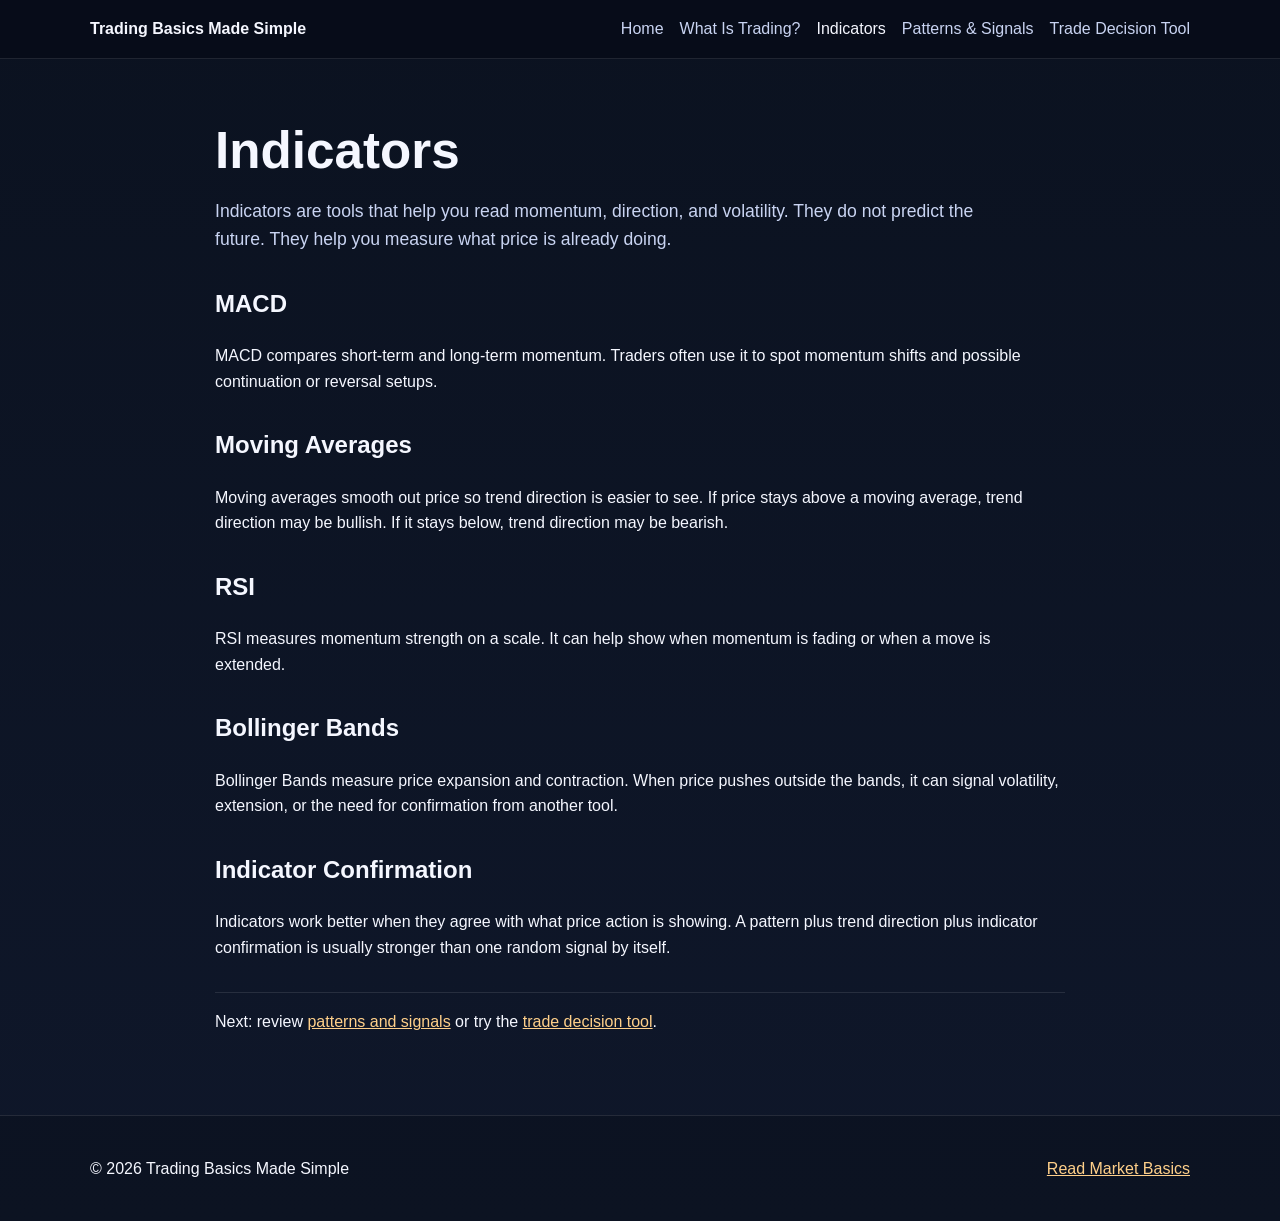
==== indicators.html @ 34b5825e "Rename Indicators.html to indicators.html" ====
<!DOCTYPE html>
<html lang="en">
<head>
  <meta charset="UTF-8" />
  <meta name="viewport" content="width=device-width, initial-scale=1.0" />
  <title>Trading Indicators for Beginners | Trading Basics Made Simple</title>
  <meta name="description" content="Beginner guide to trading indicators including MACD, RSI, moving averages, and Bollinger Bands with simple explanations." />
  <link rel="stylesheet" href="style.css" />
</head>
<body>
  <header class="site-header">
    <div class="container nav-wrap">
      <a class="logo" href="index.html">Trading Basics Made Simple</a>
      <nav>
        <ul class="nav-list">
          <li><a href="index.html">Home</a></li>
          <li><a href="what-is-trading.html">What Is Trading?</a></li>
          <li><a href="indicators.html" aria-current="page">Indicators</a></li>
          <li><a href="patterns-signals.html">Patterns & Signals</a></li>
          <li><a href="trade-decision-tool.html">Trade Decision Tool</a></li>
        </ul>
      </nav>
    </div>
  </header>

  <main class="section">
    <div class="container content-page">
      <h1>Indicators</h1>
      <p class="lead">Indicators are tools that help you read momentum, direction, and volatility. They do not predict the future. They help you measure what price is already doing.</p>

      <h2>MACD</h2>
      <p>MACD compares short-term and long-term momentum. Traders often use it to spot momentum shifts and possible continuation or reversal setups.</p>

      <h2>Moving Averages</h2>
      <p>Moving averages smooth out price so trend direction is easier to see. If price stays above a moving average, trend direction may be bullish. If it stays below, trend direction may be bearish.</p>

      <h2>RSI</h2>
      <p>RSI measures momentum strength on a scale. It can help show when momentum is fading or when a move is extended.</p>

      <h2>Bollinger Bands</h2>
      <p>Bollinger Bands measure price expansion and contraction. When price pushes outside the bands, it can signal volatility, extension, or the need for confirmation from another tool.</p>

      <h2>Indicator Confirmation</h2>
      <p>Indicators work better when they agree with what price action is showing. A pattern plus trend direction plus indicator confirmation is usually stronger than one random signal by itself.</p>

      <p class="jump-links">Next: review <a href="patterns-signals.html">patterns and signals</a> or try the <a href="trade-decision-tool.html">trade decision tool</a>.</p>
    </div>
  </main>

  <footer class="site-footer">
    <div class="container footer-grid">
      <p>&copy; 2026 Trading Basics Made Simple</p>
      <p><a href="what-is-trading.html">Read Market Basics</a></p>
    </div>
  </footer>
</body>
</html>
---- style.css ----
:root {
  --bg: #0f172a;
  --panel: #16213b;
  --panel-light: #1e2d50;
  --text: #f5f7ff;
  --muted: #c9d4f2;
  --accent: #b7873e;
  --accent-dark: #8a642c;
  --line: rgba(255,255,255,0.1);
}

* { box-sizing: border-box; }
html { scroll-behavior: smooth; }
body {
  margin: 0;
  font-family: Arial, Helvetica, sans-serif;
  background: linear-gradient(180deg, #0b1220 0%, var(--bg) 100%);
  color: var(--text);
  line-height: 1.6;
}
img { max-width: 100%; display: block; border-radius: 16px; }
a { color: #ffd08a; }
a:hover { color: #ffe8bf; }
.container {
  width: min(1100px, calc(100% - 2rem));
  margin: 0 auto;
}
.site-header {
  position: sticky;
  top: 0;
  z-index: 10;
  background: rgba(8, 13, 26, 0.92);
  backdrop-filter: blur(8px);
  border-bottom: 1px solid var(--line);
}
.nav-wrap {
  display: flex;
  align-items: center;
  justify-content: space-between;
  gap: 1rem;
  padding: 1rem 0;
}
.logo {
  font-weight: 700;
  text-decoration: none;
  color: var(--text);
}
.nav-list {
  list-style: none;
  display: flex;
  flex-wrap: wrap;
  gap: 1rem;
  margin: 0;
  padding: 0;
}
.nav-list a {
  text-decoration: none;
  color: var(--muted);
}
.nav-list a[aria-current="page"],
.nav-list a:hover {
  color: var(--text);
}
.hero {
  padding: 6rem 0 4rem;
  background: radial-gradient(circle at top left, rgba(183,135,62,0.28), transparent 38%);
}
.eyebrow {
  text-transform: uppercase;
  letter-spacing: 0.08em;
  color: #ffd08a;
  font-weight: 700;
  margin-bottom: 0.5rem;
}
.hero h1,
.content-page h1 {
  font-size: clamp(2rem, 4vw, 3.5rem);
  line-height: 1.1;
  margin: 0 0 1rem;
}
.lead {
  font-size: 1.1rem;
  color: var(--muted);
  max-width: 760px;
}
.section {
  padding: 4rem 0;
}
.alt-bg {
  background: rgba(255,255,255,0.03);
  border-top: 1px solid var(--line);
  border-bottom: 1px solid var(--line);
}
.grid-3 {
  display: grid;
  grid-template-columns: repeat(3, 1fr);
  gap: 1.25rem;
}
.two-col {
  display: grid;
  grid-template-columns: 1.2fr 1fr;
  gap: 2rem;
  align-items: center;
}
.card {
  background: linear-gradient(180deg, var(--panel) 0%, var(--panel-light) 100%);
  border: 1px solid var(--line);
  border-radius: 20px;
  padding: 1.5rem;
  box-shadow: 0 8px 24px rgba(0,0,0,0.18);
}
.image-card { padding: 0.75rem; }
.button-row {
  display: flex;
  gap: 1rem;
  flex-wrap: wrap;
  margin-top: 1.5rem;
}
.button {
  display: inline-block;
  background: var(--accent);
  color: #111;
  text-decoration: none;
  font-weight: 700;
  padding: 0.85rem 1.25rem;
  border-radius: 999px;
  border: none;
  cursor: pointer;
}
.button:hover { background: #cca15d; color: #111; }
.button-secondary {
  background: transparent;
  color: var(--text);
  border: 1px solid var(--line);
}
.check-list { padding-left: 1.2rem; }
.section-intro { max-width: 800px; color: var(--muted); }
.site-footer {
  border-top: 1px solid var(--line);
  padding: 1.5rem 0;
  background: rgba(0,0,0,0.18);
}
.footer-grid {
  display: flex;
  justify-content: space-between;
  gap: 1rem;
  flex-wrap: wrap;
}
.content-page {
  max-width: 850px;
}
.content-page h2 { margin-top: 2rem; }
.jump-links {
  margin-top: 2rem;
  padding-top: 1rem;
  border-top: 1px solid var(--line);
}
.tool-form {
  display: grid;
  gap: 0.8rem;
  max-width: 550px;
  margin-top: 2rem;
}
.tool-form label { font-weight: 700; }
.tool-form select {
  padding: 0.9rem 1rem;
  border-radius: 12px;
  border: 1px solid var(--line);
  background: #0f1b36;
  color: var(--text);
}
.result-box {
  margin-top: 2rem;
  padding: 1.5rem;
  border-radius: 16px;
  background: rgba(255,255,255,0.04);
  border: 1px solid var(--line);
}
.result-yes {
  border-color: rgba(80, 200, 120, 0.6);
  background: rgba(80, 200, 120, 0.12);
}
.result-no {
  border-color: rgba(255, 99, 99, 0.6);
  background: rgba(255, 99, 99, 0.12);
}
@media (max-width: 820px) {
  .nav-wrap, .footer-grid { flex-direction: column; align-items: flex-start; }
  .grid-3, .two-col { grid-template-columns: 1fr; }
  .hero { padding-top: 4rem; }
}
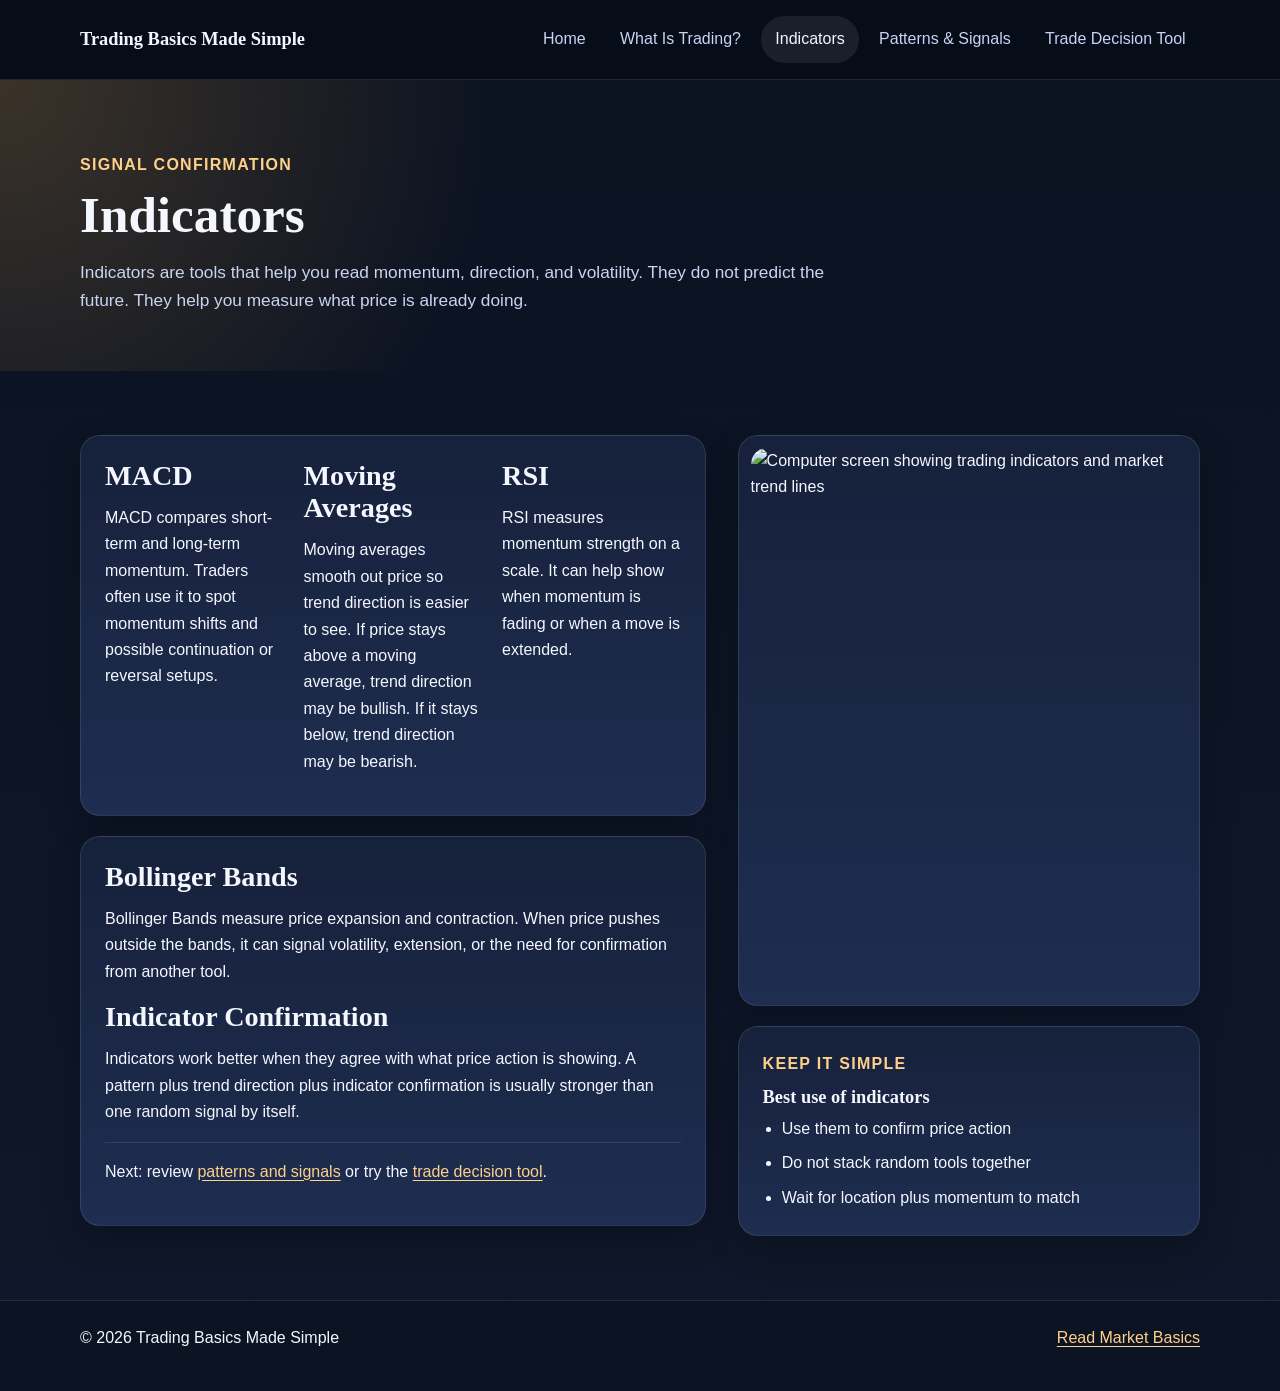
==== commit d4c21783: "Add files via upload" ====
--- a/indicators.html
+++ b/indicators.html
@@ -1,57 +1,90 @@
-<!DOCTYPE html>
-<html lang="en">
-<head>
-  <meta charset="UTF-8" />
-  <meta name="viewport" content="width=device-width, initial-scale=1.0" />
-  <title>Trading Indicators for Beginners | Trading Basics Made Simple</title>
-  <meta name="description" content="Beginner guide to trading indicators including MACD, RSI, moving averages, and Bollinger Bands with simple explanations." />
-  <link rel="stylesheet" href="style.css" />
-</head>
-<body>
-  <header class="site-header">
-    <div class="container nav-wrap">
-      <a class="logo" href="index.html">Trading Basics Made Simple</a>
-      <nav>
-        <ul class="nav-list">
-          <li><a href="index.html">Home</a></li>
-          <li><a href="what-is-trading.html">What Is Trading?</a></li>
-          <li><a href="indicators.html" aria-current="page">Indicators</a></li>
-          <li><a href="patterns-signals.html">Patterns & Signals</a></li>
-          <li><a href="trade-decision-tool.html">Trade Decision Tool</a></li>
-        </ul>
-      </nav>
-    </div>
-  </header>
-
-  <main class="section">
-    <div class="container content-page">
-      <h1>Indicators</h1>
-      <p class="lead">Indicators are tools that help you read momentum, direction, and volatility. They do not predict the future. They help you measure what price is already doing.</p>
-
-      <h2>MACD</h2>
-      <p>MACD compares short-term and long-term momentum. Traders often use it to spot momentum shifts and possible continuation or reversal setups.</p>
-
-      <h2>Moving Averages</h2>
-      <p>Moving averages smooth out price so trend direction is easier to see. If price stays above a moving average, trend direction may be bullish. If it stays below, trend direction may be bearish.</p>
-
-      <h2>RSI</h2>
-      <p>RSI measures momentum strength on a scale. It can help show when momentum is fading or when a move is extended.</p>
-
-      <h2>Bollinger Bands</h2>
-      <p>Bollinger Bands measure price expansion and contraction. When price pushes outside the bands, it can signal volatility, extension, or the need for confirmation from another tool.</p>
-
-      <h2>Indicator Confirmation</h2>
-      <p>Indicators work better when they agree with what price action is showing. A pattern plus trend direction plus indicator confirmation is usually stronger than one random signal by itself.</p>
-
-      <p class="jump-links">Next: review <a href="patterns-signals.html">patterns and signals</a> or try the <a href="trade-decision-tool.html">trade decision tool</a>.</p>
-    </div>
-  </main>
-
-  <footer class="site-footer">
-    <div class="container footer-grid">
-      <p>&copy; 2026 Trading Basics Made Simple</p>
-      <p><a href="what-is-trading.html">Read Market Basics</a></p>
-    </div>
-  </footer>
-</body>
-</html>
+<!DOCTYPE html>
+<html lang="en">
+<head>
+  <meta charset="UTF-8" />
+  <meta name="viewport" content="width=device-width, initial-scale=1.0" />
+  <title>Trading Indicators for Beginners | Trading Basics Made Simple</title>
+  <meta name="description" content="Beginner guide to trading indicators including MACD, RSI, moving averages, and Bollinger Bands with simple explanations." />
+  <link rel="stylesheet" href="style.css" />
+</head>
+<body>
+  <header class="site-header">
+    <div class="container nav-wrap">
+      <a class="logo" href="index.html">Trading Basics Made Simple</a>
+      <nav>
+        <ul class="nav-list">
+          <li><a href="index.html">Home</a></li>
+          <li><a href="what-is-trading.html">What Is Trading?</a></li>
+          <li><a href="indicators.html" aria-current="page">Indicators</a></li>
+          <li><a href="patterns-signals.html">Patterns &amp; Signals</a></li>
+          <li><a href="trade-decision-tool.html">Trade Decision Tool</a></li>
+        </ul>
+      </nav>
+    </div>
+  </header>
+
+  <main>
+    <section class="page-hero">
+      <div class="container">
+        <p class="page-kicker">Signal Confirmation</p>
+        <h1>Indicators</h1>
+        <p class="lead">Indicators are tools that help you read momentum, direction, and volatility. They do not predict the future. They help you measure what price is already doing.</p>
+      </div>
+    </section>
+
+    <section class="section">
+      <div class="container page-layout">
+        <div class="content-page content-stack">
+          <article class="content-block info-grid">
+            <div>
+              <h2>MACD</h2>
+              <p>MACD compares short-term and long-term momentum. Traders often use it to spot momentum shifts and possible continuation or reversal setups.</p>
+            </div>
+            <div>
+              <h2>Moving Averages</h2>
+              <p>Moving averages smooth out price so trend direction is easier to see. If price stays above a moving average, trend direction may be bullish. If it stays below, trend direction may be bearish.</p>
+            </div>
+            <div>
+              <h2>RSI</h2>
+              <p>RSI measures momentum strength on a scale. It can help show when momentum is fading or when a move is extended.</p>
+            </div>
+          </article>
+
+          <article class="content-block">
+            <h2>Bollinger Bands</h2>
+            <p>Bollinger Bands measure price expansion and contraction. When price pushes outside the bands, it can signal volatility, extension, or the need for confirmation from another tool.</p>
+
+            <h2>Indicator Confirmation</h2>
+            <p>Indicators work better when they agree with what price action is showing. A pattern plus trend direction plus indicator confirmation is usually stronger than one random signal by itself.</p>
+
+            <p class="jump-links">Next: review <a href="patterns-signals.html">patterns and signals</a> or try the <a href="trade-decision-tool.html">trade decision tool</a>.</p>
+          </article>
+        </div>
+
+        <aside class="page-sidebar">
+          <div class="image-frame">
+            <img class="feature-image" src="https://images.unsplash.com/photo-1642104704074-907c0698cbd9?auto=format&fit=crop&w=900&q=80" alt="Computer screen showing trading indicators and market trend lines" />
+          </div>
+
+          <div class="mini-card">
+            <p class="page-kicker">Keep It Simple</p>
+            <h3>Best use of indicators</h3>
+            <ul class="check-list">
+              <li>Use them to confirm price action</li>
+              <li>Do not stack random tools together</li>
+              <li>Wait for location plus momentum to match</li>
+            </ul>
+          </div>
+        </aside>
+      </div>
+    </section>
+  </main>
+
+  <footer class="site-footer">
+    <div class="container footer-grid">
+      <p>&copy; 2026 Trading Basics Made Simple</p>
+      <p><a href="what-is-trading.html">Read Market Basics</a></p>
+    </div>
+  </footer>
+</body>
+</html>
--- a/style.css
+++ b/style.css
@@ -1,191 +1,377 @@
-:root {
-  --bg: #0f172a;
-  --panel: #16213b;
-  --panel-light: #1e2d50;
-  --text: #f5f7ff;
-  --muted: #c9d4f2;
-  --accent: #b7873e;
-  --accent-dark: #8a642c;
-  --line: rgba(255,255,255,0.1);
-}
-
-* { box-sizing: border-box; }
-html { scroll-behavior: smooth; }
-body {
-  margin: 0;
-  font-family: Arial, Helvetica, sans-serif;
-  background: linear-gradient(180deg, #0b1220 0%, var(--bg) 100%);
-  color: var(--text);
-  line-height: 1.6;
-}
-img { max-width: 100%; display: block; border-radius: 16px; }
-a { color: #ffd08a; }
-a:hover { color: #ffe8bf; }
-.container {
-  width: min(1100px, calc(100% - 2rem));
-  margin: 0 auto;
-}
-.site-header {
-  position: sticky;
-  top: 0;
-  z-index: 10;
-  background: rgba(8, 13, 26, 0.92);
-  backdrop-filter: blur(8px);
-  border-bottom: 1px solid var(--line);
-}
-.nav-wrap {
-  display: flex;
-  align-items: center;
-  justify-content: space-between;
-  gap: 1rem;
-  padding: 1rem 0;
-}
-.logo {
-  font-weight: 700;
-  text-decoration: none;
-  color: var(--text);
-}
-.nav-list {
-  list-style: none;
-  display: flex;
-  flex-wrap: wrap;
-  gap: 1rem;
-  margin: 0;
-  padding: 0;
-}
-.nav-list a {
-  text-decoration: none;
-  color: var(--muted);
-}
-.nav-list a[aria-current="page"],
-.nav-list a:hover {
-  color: var(--text);
-}
-.hero {
-  padding: 6rem 0 4rem;
-  background: radial-gradient(circle at top left, rgba(183,135,62,0.28), transparent 38%);
-}
-.eyebrow {
-  text-transform: uppercase;
-  letter-spacing: 0.08em;
-  color: #ffd08a;
-  font-weight: 700;
-  margin-bottom: 0.5rem;
-}
-.hero h1,
-.content-page h1 {
-  font-size: clamp(2rem, 4vw, 3.5rem);
-  line-height: 1.1;
-  margin: 0 0 1rem;
-}
-.lead {
-  font-size: 1.1rem;
-  color: var(--muted);
-  max-width: 760px;
-}
-.section {
-  padding: 4rem 0;
-}
-.alt-bg {
-  background: rgba(255,255,255,0.03);
-  border-top: 1px solid var(--line);
-  border-bottom: 1px solid var(--line);
-}
-.grid-3 {
-  display: grid;
-  grid-template-columns: repeat(3, 1fr);
-  gap: 1.25rem;
-}
-.two-col {
-  display: grid;
-  grid-template-columns: 1.2fr 1fr;
-  gap: 2rem;
-  align-items: center;
-}
-.card {
-  background: linear-gradient(180deg, var(--panel) 0%, var(--panel-light) 100%);
-  border: 1px solid var(--line);
-  border-radius: 20px;
-  padding: 1.5rem;
-  box-shadow: 0 8px 24px rgba(0,0,0,0.18);
-}
-.image-card { padding: 0.75rem; }
-.button-row {
-  display: flex;
-  gap: 1rem;
-  flex-wrap: wrap;
-  margin-top: 1.5rem;
-}
-.button {
-  display: inline-block;
-  background: var(--accent);
-  color: #111;
-  text-decoration: none;
-  font-weight: 700;
-  padding: 0.85rem 1.25rem;
-  border-radius: 999px;
-  border: none;
-  cursor: pointer;
-}
-.button:hover { background: #cca15d; color: #111; }
-.button-secondary {
-  background: transparent;
-  color: var(--text);
-  border: 1px solid var(--line);
-}
-.check-list { padding-left: 1.2rem; }
-.section-intro { max-width: 800px; color: var(--muted); }
-.site-footer {
-  border-top: 1px solid var(--line);
-  padding: 1.5rem 0;
-  background: rgba(0,0,0,0.18);
-}
-.footer-grid {
-  display: flex;
-  justify-content: space-between;
-  gap: 1rem;
-  flex-wrap: wrap;
-}
-.content-page {
-  max-width: 850px;
-}
-.content-page h2 { margin-top: 2rem; }
-.jump-links {
-  margin-top: 2rem;
-  padding-top: 1rem;
-  border-top: 1px solid var(--line);
-}
-.tool-form {
-  display: grid;
-  gap: 0.8rem;
-  max-width: 550px;
-  margin-top: 2rem;
-}
-.tool-form label { font-weight: 700; }
-.tool-form select {
-  padding: 0.9rem 1rem;
-  border-radius: 12px;
-  border: 1px solid var(--line);
-  background: #0f1b36;
-  color: var(--text);
-}
-.result-box {
-  margin-top: 2rem;
-  padding: 1.5rem;
-  border-radius: 16px;
-  background: rgba(255,255,255,0.04);
-  border: 1px solid var(--line);
-}
-.result-yes {
-  border-color: rgba(80, 200, 120, 0.6);
-  background: rgba(80, 200, 120, 0.12);
-}
-.result-no {
-  border-color: rgba(255, 99, 99, 0.6);
-  background: rgba(255, 99, 99, 0.12);
-}
-@media (max-width: 820px) {
-  .nav-wrap, .footer-grid { flex-direction: column; align-items: flex-start; }
-  .grid-3, .two-col { grid-template-columns: 1fr; }
-  .hero { padding-top: 4rem; }
-}+:root {
+  --bg: #0f172a;
+  --bg-deep: #0b1220;
+  --panel: #16213b;
+  --panel-light: #1e2d50;
+  --panel-soft: rgba(255,255,255,0.04);
+  --text: #f5f7ff;
+  --muted: #c9d4f2;
+  --accent: #b7873e;
+  --accent-soft: #ffd08a;
+  --accent-dark: #8a642c;
+  --line: rgba(255,255,255,0.1);
+  --shadow: 0 14px 34px rgba(0,0,0,0.22);
+  --radius: 20px;
+  --radius-pill: 999px;
+  --space-xs: 0.5rem;
+  --space-sm: 0.85rem;
+  --space-md: 1.25rem;
+  --space-lg: 2rem;
+  --space-xl: 3rem;
+  --space-2xl: 4.5rem;
+  --font-heading: Georgia, "Times New Roman", serif;
+  --font-body: Arial, Helvetica, sans-serif;
+}
+
+* { box-sizing: border-box; }
+html { scroll-behavior: smooth; }
+body {
+  margin: 0;
+  font-family: var(--font-body);
+  background: linear-gradient(180deg, var(--bg-deep) 0%, var(--bg) 100%);
+  color: var(--text);
+  line-height: 1.65;
+}
+img {
+  max-width: 100%;
+  display: block;
+  border-radius: 16px;
+}
+a {
+  color: var(--accent-soft);
+  text-underline-offset: 0.18em;
+}
+a:hover { color: #ffe8bf; }
+p { margin: 0 0 1rem; }
+
+.container {
+  width: min(1120px, calc(100% - 2rem));
+  margin: 0 auto;
+}
+
+.site-header {
+  position: sticky;
+  top: 0;
+  z-index: 10;
+  background: rgba(8, 13, 26, 0.92);
+  backdrop-filter: blur(8px);
+  border-bottom: 1px solid var(--line);
+}
+
+.nav-wrap {
+  display: flex;
+  align-items: center;
+  justify-content: space-between;
+  gap: 1rem;
+  padding: 1rem 0;
+}
+
+.logo {
+  font-family: var(--font-heading);
+  font-size: 1.15rem;
+  font-weight: 700;
+  text-decoration: none;
+  color: var(--text);
+}
+
+.nav-list {
+  list-style: none;
+  display: flex;
+  flex-wrap: wrap;
+  gap: 0.35rem;
+  margin: 0;
+  padding: 0;
+}
+
+.nav-list a {
+  display: inline-block;
+  padding: 0.65rem 0.9rem;
+  border-radius: 999px;
+  text-decoration: none;
+  color: var(--muted);
+  transition: background 0.2s ease, color 0.2s ease;
+}
+
+.nav-list a[aria-current="page"],
+.nav-list a:hover {
+  color: var(--text);
+  background: rgba(255,255,255,0.08);
+}
+
+.hero,
+.page-hero {
+  padding: 6rem 0 4rem;
+  background: radial-gradient(circle at top left, rgba(183,135,62,0.28), transparent 38%);
+}
+
+.page-hero {
+  padding-top: 4.5rem;
+  padding-bottom: 2.5rem;
+}
+
+.eyebrow,
+.page-kicker {
+  text-transform: uppercase;
+  letter-spacing: 0.08em;
+  color: var(--accent-soft);
+  font-weight: 700;
+  margin-bottom: 0.5rem;
+}
+
+.hero h1,
+.page-hero h1,
+.content-page h1,
+h2,
+h3 {
+  font-family: var(--font-heading);
+}
+
+.hero h1,
+.page-hero h1,
+.content-page h1 {
+  font-size: clamp(2rem, 4vw, 3.5rem);
+  line-height: 1.08;
+  margin: 0 0 1rem;
+}
+
+h2 {
+  font-size: clamp(1.45rem, 2.2vw, 2rem);
+  line-height: 1.15;
+  margin: 0 0 0.8rem;
+}
+
+h3 {
+  font-size: 1.15rem;
+  line-height: 1.2;
+  margin: 1.2rem 0 0.5rem;
+}
+
+.lead {
+  font-size: 1.08rem;
+  color: var(--muted);
+  max-width: 760px;
+}
+
+.section {
+  padding: 4rem 0;
+}
+
+.alt-bg {
+  background: rgba(255,255,255,0.03);
+  border-top: 1px solid var(--line);
+  border-bottom: 1px solid var(--line);
+}
+
+.grid-3,
+.info-grid {
+  display: grid;
+  grid-template-columns: repeat(3, 1fr);
+  gap: 1.25rem;
+}
+
+.two-col,
+.page-layout {
+  display: grid;
+  grid-template-columns: 1.15fr 0.85fr;
+  gap: 2rem;
+  align-items: start;
+}
+
+.card,
+.mini-card,
+.cta-panel,
+.result-box,
+.content-block,
+.image-frame {
+  background: linear-gradient(180deg, var(--panel) 0%, var(--panel-light) 100%);
+  border: 1px solid var(--line);
+  border-radius: var(--radius);
+  box-shadow: var(--shadow);
+}
+
+.card,
+.mini-card,
+.cta-panel,
+.content-block,
+.result-box {
+  padding: 1.5rem;
+}
+
+.image-card,
+.image-frame { padding: 0.75rem; }
+
+.content-page {
+  max-width: 100%;
+}
+
+.content-stack {
+  display: grid;
+  gap: 1.25rem;
+}
+
+.content-block h2:first-child,
+.content-block h3:first-child,
+.mini-card h3 {
+  margin-top: 0;
+}
+
+.page-sidebar {
+  display: grid;
+  gap: 1.25rem;
+}
+
+.feature-image {
+  aspect-ratio: 4 / 5;
+  object-fit: cover;
+}
+
+.button-row {
+  display: flex;
+  gap: 1rem;
+  flex-wrap: wrap;
+  margin-top: 1.5rem;
+}
+
+.button {
+  display: inline-block;
+  background: var(--accent);
+  color: #111;
+  text-decoration: none;
+  font-weight: 700;
+  padding: 0.9rem 1.25rem;
+  border-radius: var(--radius-pill);
+  border: none;
+  cursor: pointer;
+  transition: transform 0.2s ease, background 0.2s ease;
+}
+
+.button:hover {
+  background: #cca15d;
+  color: #111;
+  transform: translateY(-1px);
+}
+
+.button-secondary {
+  background: transparent;
+  color: var(--text);
+  border: 1px solid var(--line);
+}
+
+.button-secondary:hover {
+  background: rgba(255,255,255,0.08);
+  color: var(--text);
+}
+
+.check-list {
+  padding-left: 1.2rem;
+  margin: 0;
+}
+
+.check-list li + li { margin-top: 0.5rem; }
+.section-intro { max-width: 800px; color: var(--muted); }
+
+.jump-links {
+  margin-top: 0.75rem;
+  padding-top: 1rem;
+  border-top: 1px solid var(--line);
+}
+
+.site-footer {
+  border-top: 1px solid var(--line);
+  padding: 1.5rem 0;
+  background: rgba(0,0,0,0.18);
+}
+
+.footer-grid {
+  display: flex;
+  justify-content: space-between;
+  gap: 1rem;
+  flex-wrap: wrap;
+}
+
+.tool-form {
+  display: grid;
+  gap: 0.8rem;
+  max-width: 550px;
+  margin-top: 2rem;
+}
+
+.tool-form label { font-weight: 700; }
+
+.tool-form select {
+  padding: 0.9rem 1rem;
+  border-radius: 12px;
+  border: 1px solid var(--line);
+  background: #0f1b36;
+  color: var(--text);
+}
+
+.result-yes {
+  border-color: rgba(80, 200, 120, 0.6);
+  background: rgba(80, 200, 120, 0.12);
+}
+
+.result-no {
+  border-color: rgba(255, 99, 99, 0.6);
+  background: rgba(255, 99, 99, 0.12);
+}
+
+#answers {
+  display: flex;
+  flex-wrap: wrap;
+  gap: 1rem;
+  margin-top: 1rem;
+}
+
+.tool-explanation {
+  color: var(--muted);
+  margin: 0.75rem 0 1.25rem;
+  max-width: 750px;
+}
+
+.tool-progress {
+  width: 100%;
+  height: 8px;
+  background: rgba(255,255,255,0.08);
+  border-radius: 4px;
+  margin-bottom: 20px;
+  overflow: hidden;
+}
+
+#tool-progress-bar {
+  height: 100%;
+  width: 0%;
+  background: #4ea3ff;
+  transition: width 0.3s ease;
+}
+
+#result-text ul {
+  margin-top: 0.75rem;
+  padding-left: 1.2rem;
+}
+
+#result-text li {
+  margin-bottom: 0.35rem;
+}
+
+@media (max-width: 920px) {
+  .two-col,
+  .page-layout,
+  .grid-3,
+  .info-grid {
+    grid-template-columns: 1fr;
+  }
+}
+
+@media (max-width: 820px) {
+  .nav-wrap,
+  .footer-grid {
+    flex-direction: column;
+    align-items: flex-start;
+  }
+
+  .hero,
+  .page-hero {
+    padding-top: 4rem;
+  }
+}
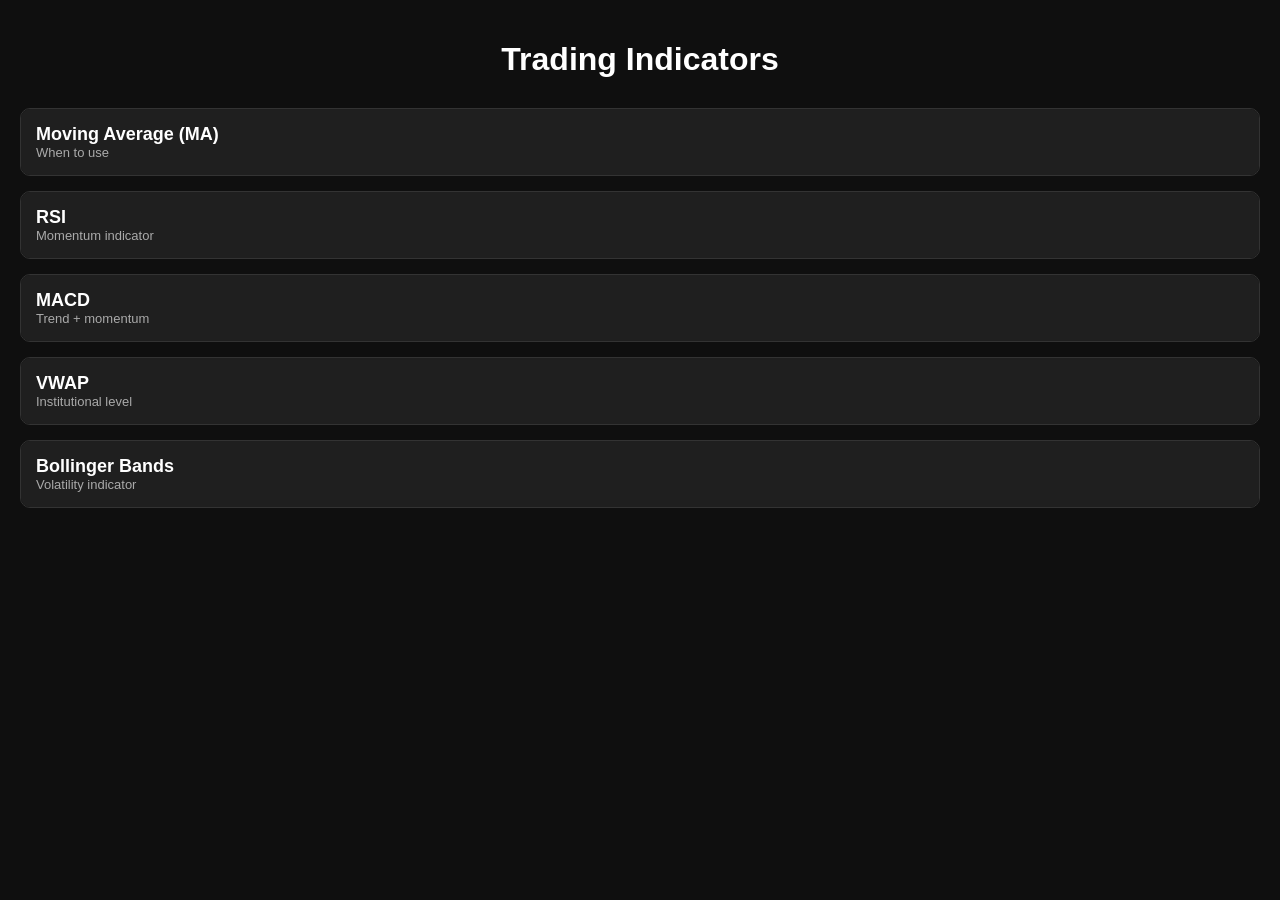
==== commit 1cee13b3: "Revamp indicators.html with new styles and content" ====
--- a/indicators.html
+++ b/indicators.html
@@ -1,90 +1,209 @@
 <!DOCTYPE html>
 <html lang="en">
 <head>
-  <meta charset="UTF-8" />
-  <meta name="viewport" content="width=device-width, initial-scale=1.0" />
-  <title>Trading Indicators for Beginners | Trading Basics Made Simple</title>
-  <meta name="description" content="Beginner guide to trading indicators including MACD, RSI, moving averages, and Bollinger Bands with simple explanations." />
-  <link rel="stylesheet" href="style.css" />
+<meta charset="UTF-8" />
+<meta name="viewport" content="width=device-width, initial-scale=1.0"/>
+<title>Indicators</title>
+
+<style>
+  body {
+    font-family: Arial, sans-serif;
+    background: #0f0f0f;
+    color: white;
+    margin: 0;
+    padding: 20px;
+  }
+
+  h1 {
+    text-align: center;
+    margin-bottom: 30px;
+  }
+
+  .indicator {
+    border: 1px solid #333;
+    border-radius: 10px;
+    margin-bottom: 15px;
+    background: #161616;
+    overflow: hidden;
+  }
+
+  .indicator-header {
+    padding: 15px;
+    cursor: pointer;
+    background: #1f1f1f;
+  }
+
+  .indicator-header:hover {
+    background: #2a2a2a;
+  }
+
+  .indicator-header h2 {
+    margin: 0;
+    font-size: 18px;
+  }
+
+  .indicator-content {
+    display: none;
+    padding: 15px;
+    border-top: 1px solid #333;
+  }
+
+  ul {
+    margin-top: 5px;
+  }
+
+  .label {
+    color: #aaa;
+    font-size: 13px;
+  }
+</style>
 </head>
+
 <body>
-  <header class="site-header">
-    <div class="container nav-wrap">
-      <a class="logo" href="index.html">Trading Basics Made Simple</a>
-      <nav>
-        <ul class="nav-list">
-          <li><a href="index.html">Home</a></li>
-          <li><a href="what-is-trading.html">What Is Trading?</a></li>
-          <li><a href="indicators.html" aria-current="page">Indicators</a></li>
-          <li><a href="patterns-signals.html">Patterns &amp; Signals</a></li>
-          <li><a href="trade-decision-tool.html">Trade Decision Tool</a></li>
-        </ul>
-      </nav>
-    </div>
-  </header>
-
-  <main>
-    <section class="page-hero">
-      <div class="container">
-        <p class="page-kicker">Signal Confirmation</p>
-        <h1>Indicators</h1>
-        <p class="lead">Indicators are tools that help you read momentum, direction, and volatility. They do not predict the future. They help you measure what price is already doing.</p>
-      </div>
-    </section>
-
-    <section class="section">
-      <div class="container page-layout">
-        <div class="content-page content-stack">
-          <article class="content-block info-grid">
-            <div>
-              <h2>MACD</h2>
-              <p>MACD compares short-term and long-term momentum. Traders often use it to spot momentum shifts and possible continuation or reversal setups.</p>
-            </div>
-            <div>
-              <h2>Moving Averages</h2>
-              <p>Moving averages smooth out price so trend direction is easier to see. If price stays above a moving average, trend direction may be bullish. If it stays below, trend direction may be bearish.</p>
-            </div>
-            <div>
-              <h2>RSI</h2>
-              <p>RSI measures momentum strength on a scale. It can help show when momentum is fading or when a move is extended.</p>
-            </div>
-          </article>
-
-          <article class="content-block">
-            <h2>Bollinger Bands</h2>
-            <p>Bollinger Bands measure price expansion and contraction. When price pushes outside the bands, it can signal volatility, extension, or the need for confirmation from another tool.</p>
-
-            <h2>Indicator Confirmation</h2>
-            <p>Indicators work better when they agree with what price action is showing. A pattern plus trend direction plus indicator confirmation is usually stronger than one random signal by itself.</p>
-
-            <p class="jump-links">Next: review <a href="patterns-signals.html">patterns and signals</a> or try the <a href="trade-decision-tool.html">trade decision tool</a>.</p>
-          </article>
-        </div>
-
-        <aside class="page-sidebar">
-          <div class="image-frame">
-            <img class="feature-image" src="https://images.unsplash.com/photo-1642104704074-907c0698cbd9?auto=format&fit=crop&w=900&q=80" alt="Computer screen showing trading indicators and market trend lines" />
-          </div>
-
-          <div class="mini-card">
-            <p class="page-kicker">Keep It Simple</p>
-            <h3>Best use of indicators</h3>
-            <ul class="check-list">
-              <li>Use them to confirm price action</li>
-              <li>Do not stack random tools together</li>
-              <li>Wait for location plus momentum to match</li>
-            </ul>
-          </div>
-        </aside>
-      </div>
-    </section>
-  </main>
-
-  <footer class="site-footer">
-    <div class="container footer-grid">
-      <p>&copy; 2026 Trading Basics Made Simple</p>
-      <p><a href="what-is-trading.html">Read Market Basics</a></p>
-    </div>
-  </footer>
+
+<h1>Trading Indicators</h1>
+
+<!-- MOVING AVERAGE -->
+<div class="indicator">
+  <div class="indicator-header" onclick="toggle('ma')">
+    <h2>Moving Average (MA)</h2>
+    <div class="label">When to use</div>
+  </div>
+
+  <div id="ma" class="indicator-content">
+    <p><strong>What it does:</strong> Shows trend direction by smoothing price.</p>
+
+    <p><strong>When to use:</strong></p>
+    <ul>
+      <li>Trending markets only</li>
+      <li>Confirm direction before entry</li>
+      <li>Find dynamic support/resistance</li>
+    </ul>
+
+    <p><strong>Best pairings:</strong> RSI, MACD, Price action</p>
+
+    <p><strong>Entry ideas:</strong></p>
+    <ul>
+      <li>Buy: pullback to MA in uptrend</li>
+      <li>Sell: rejection in downtrend</li>
+      <li>Stronger if MA is sloping clearly</li>
+    </ul>
+
+    <p><strong>Avoid:</strong> sideways markets, blind touches of MA</p>
+  </div>
+</div>
+
+<!-- RSI -->
+<div class="indicator">
+  <div class="indicator-header" onclick="toggle('rsi')">
+    <h2>RSI</h2>
+    <div class="label">Momentum indicator</div>
+  </div>
+
+  <div id="rsi" class="indicator-content">
+    <p><strong>What it does:</strong> Measures momentum (overbought/oversold).</p>
+
+    <p><strong>When to use:</strong></p>
+    <ul>
+      <li>Spot reversals</li>
+      <li>Confirm momentum in trends</li>
+    </ul>
+
+    <p><strong>Best pairings:</strong> MA, MACD, support/resistance</p>
+
+    <p><strong>Entry ideas:</strong></p>
+    <ul>
+      <li>Buy: RSI under 30 at support</li>
+      <li>Sell: RSI above 70 at resistance</li>
+    </ul>
+
+    <p><strong>Avoid:</strong> using it alone</p>
+  </div>
+</div>
+
+<!-- MACD -->
+<div class="indicator">
+  <div class="indicator-header" onclick="toggle('macd')">
+    <h2>MACD</h2>
+    <div class="label">Trend + momentum</div>
+  </div>
+
+  <div id="macd" class="indicator-content">
+    <p><strong>What it does:</strong> Shows momentum shifts using moving averages.</p>
+
+    <p><strong>When to use:</strong></p>
+    <ul>
+      <li>Trend confirmation</li>
+      <li>Momentum shifts</li>
+    </ul>
+
+    <p><strong>Best pairings:</strong> MA, RSI, structure</p>
+
+    <p><strong>Entry ideas:</strong></p>
+    <ul>
+      <li>Buy: MACD crosses up</li>
+      <li>Sell: MACD crosses down</li>
+    </ul>
+
+    <p><strong>Avoid:</strong> choppy markets</p>
+  </div>
+</div>
+
+<!-- VWAP -->
+<div class="indicator">
+  <div class="indicator-header" onclick="toggle('vwap')">
+    <h2>VWAP</h2>
+    <div class="label">Institutional level</div>
+  </div>
+
+  <div id="vwap" class="indicator-content">
+    <p><strong>What it does:</strong> Shows average price weighted by volume.</p>
+
+    <p><strong>When to use:</strong> Intraday trading only</p>
+
+    <p><strong>Best pairings:</strong> volume, price action</p>
+
+    <p><strong>Entry ideas:</strong></p>
+    <ul>
+      <li>Buy: reclaim VWAP</li>
+      <li>Sell: lose VWAP</li>
+    </ul>
+
+    <p><strong>Avoid:</strong> using on high timeframes</p>
+  </div>
+</div>
+
+<!-- BOLLINGER BANDS -->
+<div class="indicator">
+  <div class="indicator-header" onclick="toggle('bb')">
+    <h2>Bollinger Bands</h2>
+    <div class="label">Volatility indicator</div>
+  </div>
+
+  <div id="bb" class="indicator-content">
+    <p><strong>What it does:</strong> Measures volatility and price extremes.</p>
+
+    <p><strong>When to use:</strong> breakouts or reversals</p>
+
+    <p><strong>Best pairings:</strong> RSI, volume</p>
+
+    <p><strong>Entry ideas:</strong></p>
+    <ul>
+      <li>Buy: bounce off lower band in uptrend</li>
+      <li>Sell: rejection from upper band in downtrend</li>
+      <li>Breakout: tight squeeze → expansion</li>
+    </ul>
+
+    <p><strong>Avoid:</strong> assuming bands always mean reversal</p>
+  </div>
+</div>
+
+<script>
+function toggle(id) {
+  const el = document.getElementById(id);
+  el.style.display = el.style.display === "block" ? "none" : "block";
+}
+</script>
+
 </body>
 </html>
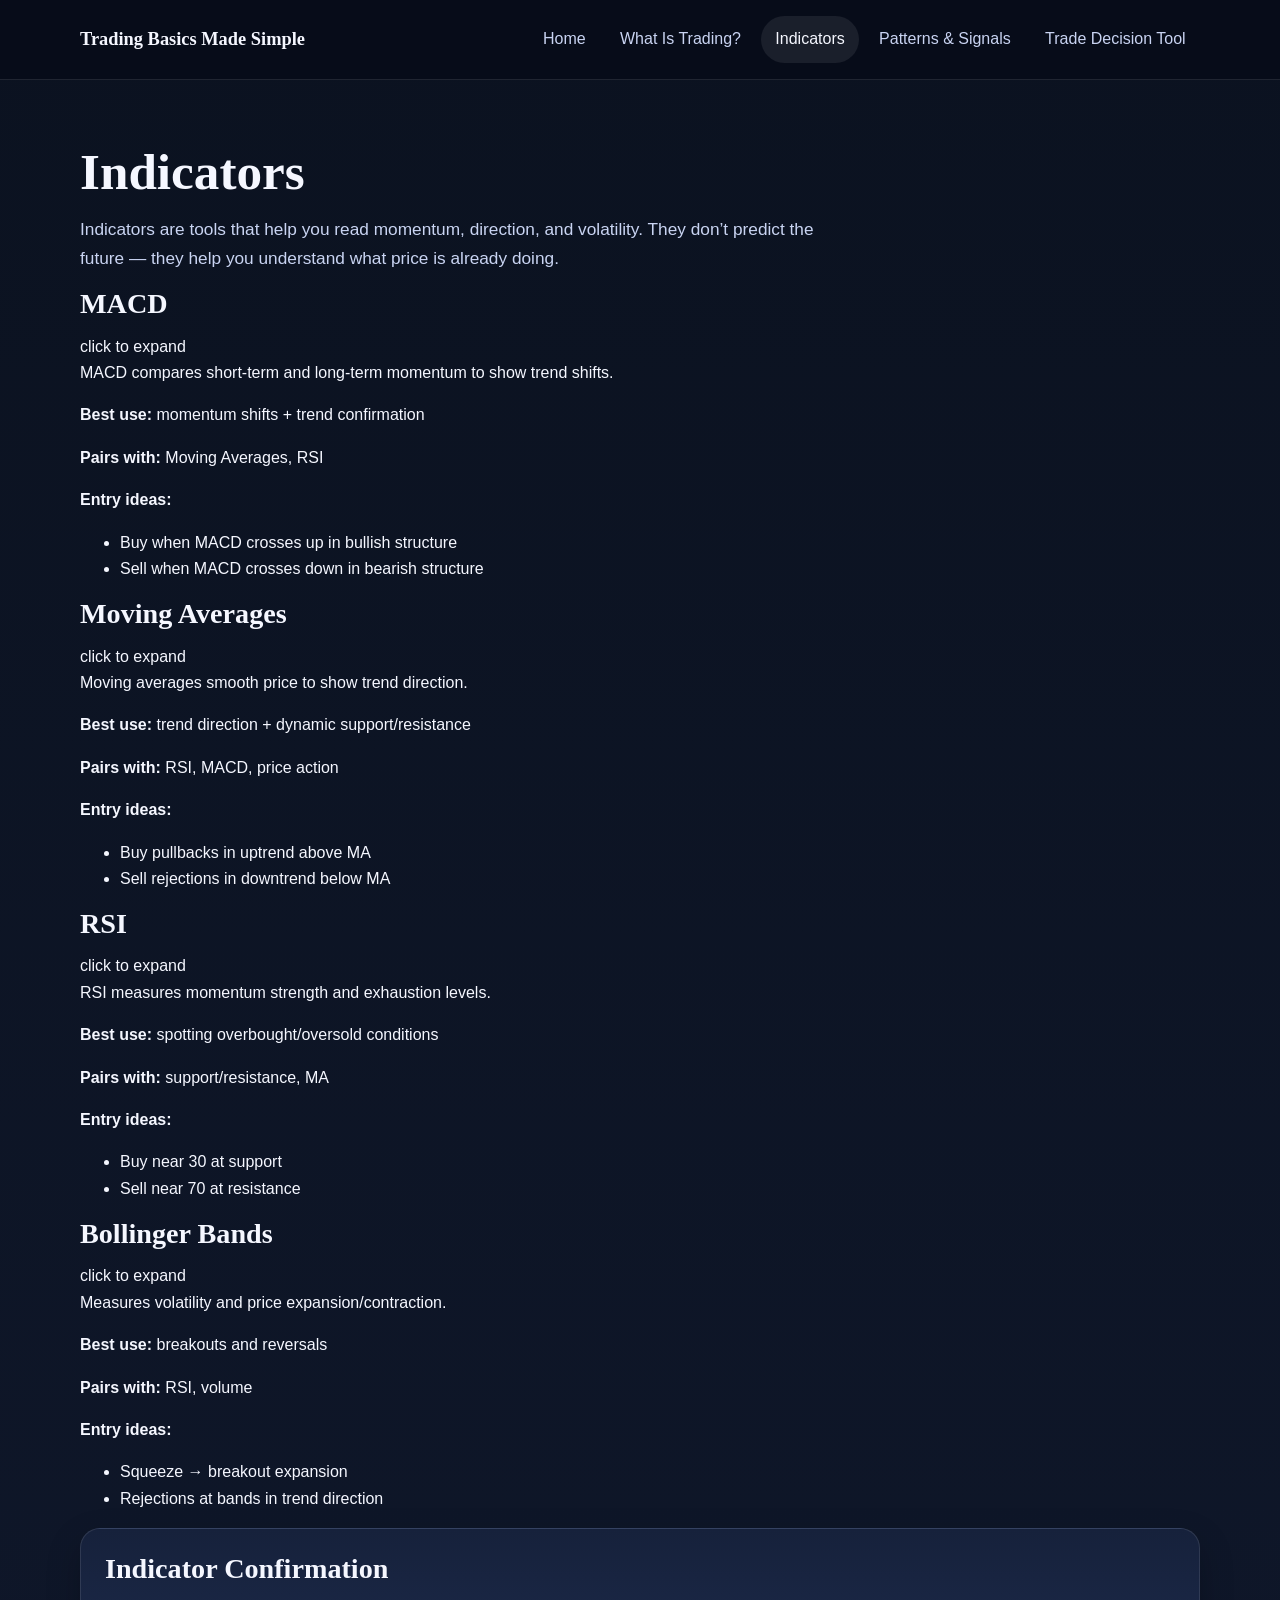
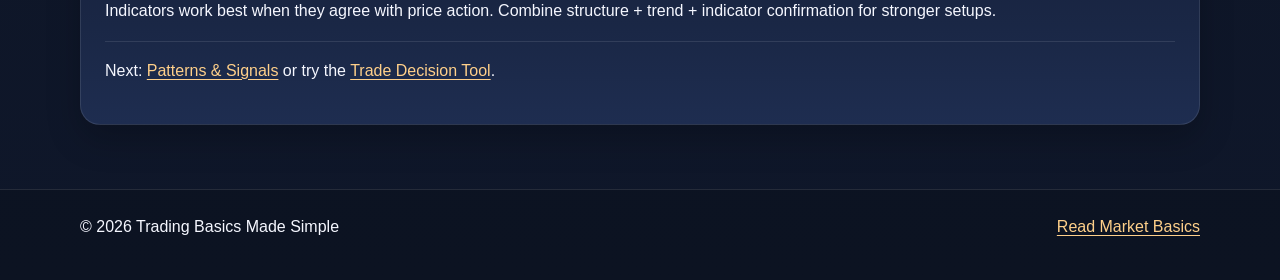
==== commit 41f22698: "Revise indicators.html for improved content and structure" ====
--- a/indicators.html
+++ b/indicators.html
@@ -1,209 +1,157 @@
 <!DOCTYPE html>
 <html lang="en">
 <head>
-<meta charset="UTF-8" />
-<meta name="viewport" content="width=device-width, initial-scale=1.0"/>
-<title>Indicators</title>
-
-<style>
-  body {
-    font-family: Arial, sans-serif;
-    background: #0f0f0f;
-    color: white;
-    margin: 0;
-    padding: 20px;
-  }
-
-  h1 {
-    text-align: center;
-    margin-bottom: 30px;
-  }
-
-  .indicator {
-    border: 1px solid #333;
-    border-radius: 10px;
-    margin-bottom: 15px;
-    background: #161616;
-    overflow: hidden;
-  }
-
-  .indicator-header {
-    padding: 15px;
-    cursor: pointer;
-    background: #1f1f1f;
-  }
-
-  .indicator-header:hover {
-    background: #2a2a2a;
-  }
-
-  .indicator-header h2 {
-    margin: 0;
-    font-size: 18px;
-  }
-
-  .indicator-content {
-    display: none;
-    padding: 15px;
-    border-top: 1px solid #333;
-  }
-
-  ul {
-    margin-top: 5px;
-  }
-
-  .label {
-    color: #aaa;
-    font-size: 13px;
-  }
-</style>
+  <meta charset="UTF-8" />
+  <meta name="viewport" content="width=device-width, initial-scale=1.0" />
+  <title>Trading Indicators for Beginners | Trading Basics Made Simple</title>
+  <meta name="description" content="Beginner guide to trading indicators including MACD, RSI, moving averages, and Bollinger Bands with simple explanations." />
+  <link rel="stylesheet" href="style.css" />
 </head>
 
 <body>
 
-<h1>Trading Indicators</h1>
+  <!-- HEADER -->
+  <header class="site-header">
+    <div class="container nav-wrap">
+      <a class="logo" href="index.html">Trading Basics Made Simple</a>
 
-<!-- MOVING AVERAGE -->
-<div class="indicator">
-  <div class="indicator-header" onclick="toggle('ma')">
-    <h2>Moving Average (MA)</h2>
-    <div class="label">When to use</div>
-  </div>
+      <nav>
+        <ul class="nav-list">
+          <li><a href="index.html">Home</a></li>
+          <li><a href="what-is-trading.html">What Is Trading?</a></li>
+          <li><a href="indicators.html" aria-current="page">Indicators</a></li>
+          <li><a href="patterns-signals.html">Patterns & Signals</a></li>
+          <li><a href="trade-decision-tool.html">Trade Decision Tool</a></li>
+        </ul>
+      </nav>
+    </div>
+  </header>
 
-  <div id="ma" class="indicator-content">
-    <p><strong>What it does:</strong> Shows trend direction by smoothing price.</p>
+  <!-- MAIN -->
+  <main class="section">
+    <div class="container content-page">
 
-    <p><strong>When to use:</strong></p>
-    <ul>
-      <li>Trending markets only</li>
-      <li>Confirm direction before entry</li>
-      <li>Find dynamic support/resistance</li>
-    </ul>
+      <h1>Indicators</h1>
 
-    <p><strong>Best pairings:</strong> RSI, MACD, Price action</p>
+      <p class="lead">
+        Indicators are tools that help you read momentum, direction, and volatility. They don’t predict the future — they help you understand what price is already doing.
+      </p>
 
-    <p><strong>Entry ideas:</strong></p>
-    <ul>
-      <li>Buy: pullback to MA in uptrend</li>
-      <li>Sell: rejection in downtrend</li>
-      <li>Stronger if MA is sloping clearly</li>
-    </ul>
+      <!-- INDICATORS LIST -->
+      <div class="indicator-list">
 
-    <p><strong>Avoid:</strong> sideways markets, blind touches of MA</p>
-  </div>
-</div>
+        <!-- MACD -->
+        <div class="indicator-card">
+          <div class="indicator-title" onclick="toggle('macd')">
+            <h2>MACD</h2>
+            <span>click to expand</span>
+          </div>
 
-<!-- RSI -->
-<div class="indicator">
-  <div class="indicator-header" onclick="toggle('rsi')">
-    <h2>RSI</h2>
-    <div class="label">Momentum indicator</div>
-  </div>
+          <div id="macd" class="indicator-body">
+            <p>MACD compares short-term and long-term momentum to show trend shifts.</p>
 
-  <div id="rsi" class="indicator-content">
-    <p><strong>What it does:</strong> Measures momentum (overbought/oversold).</p>
+            <p><strong>Best use:</strong> momentum shifts + trend confirmation</p>
+            <p><strong>Pairs with:</strong> Moving Averages, RSI</p>
 
-    <p><strong>When to use:</strong></p>
-    <ul>
-      <li>Spot reversals</li>
-      <li>Confirm momentum in trends</li>
-    </ul>
+            <p><strong>Entry ideas:</strong></p>
+            <ul>
+              <li>Buy when MACD crosses up in bullish structure</li>
+              <li>Sell when MACD crosses down in bearish structure</li>
+            </ul>
+          </div>
+        </div>
 
-    <p><strong>Best pairings:</strong> MA, MACD, support/resistance</p>
+        <!-- MOVING AVERAGE -->
+        <div class="indicator-card">
+          <div class="indicator-title" onclick="toggle('ma')">
+            <h2>Moving Averages</h2>
+            <span>click to expand</span>
+          </div>
 
-    <p><strong>Entry ideas:</strong></p>
-    <ul>
-      <li>Buy: RSI under 30 at support</li>
-      <li>Sell: RSI above 70 at resistance</li>
-    </ul>
+          <div id="ma" class="indicator-body">
+            <p>Moving averages smooth price to show trend direction.</p>
 
-    <p><strong>Avoid:</strong> using it alone</p>
-  </div>
-</div>
+            <p><strong>Best use:</strong> trend direction + dynamic support/resistance</p>
+            <p><strong>Pairs with:</strong> RSI, MACD, price action</p>
 
-<!-- MACD -->
-<div class="indicator">
-  <div class="indicator-header" onclick="toggle('macd')">
-    <h2>MACD</h2>
-    <div class="label">Trend + momentum</div>
-  </div>
+            <p><strong>Entry ideas:</strong></p>
+            <ul>
+              <li>Buy pullbacks in uptrend above MA</li>
+              <li>Sell rejections in downtrend below MA</li>
+            </ul>
+          </div>
+        </div>
 
-  <div id="macd" class="indicator-content">
-    <p><strong>What it does:</strong> Shows momentum shifts using moving averages.</p>
+        <!-- RSI -->
+        <div class="indicator-card">
+          <div class="indicator-title" onclick="toggle('rsi')">
+            <h2>RSI</h2>
+            <span>click to expand</span>
+          </div>
 
-    <p><strong>When to use:</strong></p>
-    <ul>
-      <li>Trend confirmation</li>
-      <li>Momentum shifts</li>
-    </ul>
+          <div id="rsi" class="indicator-body">
+            <p>RSI measures momentum strength and exhaustion levels.</p>
 
-    <p><strong>Best pairings:</strong> MA, RSI, structure</p>
+            <p><strong>Best use:</strong> spotting overbought/oversold conditions</p>
+            <p><strong>Pairs with:</strong> support/resistance, MA</p>
 
-    <p><strong>Entry ideas:</strong></p>
-    <ul>
-      <li>Buy: MACD crosses up</li>
-      <li>Sell: MACD crosses down</li>
-    </ul>
+            <p><strong>Entry ideas:</strong></p>
+            <ul>
+              <li>Buy near 30 at support</li>
+              <li>Sell near 70 at resistance</li>
+            </ul>
+          </div>
+        </div>
 
-    <p><strong>Avoid:</strong> choppy markets</p>
-  </div>
-</div>
+        <!-- BOLLINGER BANDS -->
+        <div class="indicator-card">
+          <div class="indicator-title" onclick="toggle('bb')">
+            <h2>Bollinger Bands</h2>
+            <span>click to expand</span>
+          </div>
 
-<!-- VWAP -->
-<div class="indicator">
-  <div class="indicator-header" onclick="toggle('vwap')">
-    <h2>VWAP</h2>
-    <div class="label">Institutional level</div>
-  </div>
+          <div id="bb" class="indicator-body">
+            <p>Measures volatility and price expansion/contraction.</p>
 
-  <div id="vwap" class="indicator-content">
-    <p><strong>What it does:</strong> Shows average price weighted by volume.</p>
+            <p><strong>Best use:</strong> breakouts and reversals</p>
+            <p><strong>Pairs with:</strong> RSI, volume</p>
 
-    <p><strong>When to use:</strong> Intraday trading only</p>
+            <p><strong>Entry ideas:</strong></p>
+            <ul>
+              <li>Squeeze → breakout expansion</li>
+              <li>Rejections at bands in trend direction</li>
+            </ul>
+          </div>
+        </div>
 
-    <p><strong>Best pairings:</strong> volume, price action</p>
+      </div>
 
-    <p><strong>Entry ideas:</strong></p>
-    <ul>
-      <li>Buy: reclaim VWAP</li>
-      <li>Sell: lose VWAP</li>
-    </ul>
+      <!-- FOOTER NOTE -->
+      <div class="content-block">
+        <h2>Indicator Confirmation</h2>
+        <p>
+          Indicators work best when they agree with price action. Combine structure + trend + indicator confirmation for stronger setups.
+        </p>
 
-    <p><strong>Avoid:</strong> using on high timeframes</p>
-  </div>
-</div>
+        <p class="jump-links">
+          Next: <a href="patterns-signals.html">Patterns & Signals</a> or try the
+          <a href="trade-decision-tool.html">Trade Decision Tool</a>.
+        </p>
+      </div>
 
-<!-- BOLLINGER BANDS -->
-<div class="indicator">
-  <div class="indicator-header" onclick="toggle('bb')">
-    <h2>Bollinger Bands</h2>
-    <div class="label">Volatility indicator</div>
-  </div>
+    </div>
+  </main>
 
-  <div id="bb" class="indicator-content">
-    <p><strong>What it does:</strong> Measures volatility and price extremes.</p>
+  <!-- FOOTER -->
+  <footer class="site-footer">
+    <div class="container footer-grid">
+      <p>&copy; 2026 Trading Basics Made Simple</p>
+      <p><a href="what-is-trading.html">Read Market Basics</a></p>
+    </div>
+  </footer>
 
-    <p><strong>When to use:</strong> breakouts or reversals</p>
-
-    <p><strong>Best pairings:</strong> RSI, volume</p>
-
-    <p><strong>Entry ideas:</strong></p>
-    <ul>
-      <li>Buy: bounce off lower band in uptrend</li>
-      <li>Sell: rejection from upper band in downtrend</li>
-      <li>Breakout: tight squeeze → expansion</li>
-    </ul>
-
-    <p><strong>Avoid:</strong> assuming bands always mean reversal</p>
-  </div>
-</div>
-
-<script>
-function toggle(id) {
-  const el = document.getElementById(id);
-  el.style.display = el.style.display === "block" ? "none" : "block";
-}
-</script>
+  <!-- JS -->
+  <script src="script.js"></script>
 
 </body>
 </html>
--- a/style.css
+++ b/style.css
@@ -0,0 +1,377 @@
+:root {
+  --bg: #0f172a;
+  --bg-deep: #0b1220;
+  --panel: #16213b;
+  --panel-light: #1e2d50;
+  --panel-soft: rgba(255,255,255,0.04);
+  --text: #f5f7ff;
+  --muted: #c9d4f2;
+  --accent: #b7873e;
+  --accent-soft: #ffd08a;
+  --accent-dark: #8a642c;
+  --line: rgba(255,255,255,0.1);
+  --shadow: 0 14px 34px rgba(0,0,0,0.22);
+  --radius: 20px;
+  --radius-pill: 999px;
+  --space-xs: 0.5rem;
+  --space-sm: 0.85rem;
+  --space-md: 1.25rem;
+  --space-lg: 2rem;
+  --space-xl: 3rem;
+  --space-2xl: 4.5rem;
+  --font-heading: Georgia, "Times New Roman", serif;
+  --font-body: Arial, Helvetica, sans-serif;
+}
+
+* { box-sizing: border-box; }
+html { scroll-behavior: smooth; }
+body {
+  margin: 0;
+  font-family: var(--font-body);
+  background: linear-gradient(180deg, var(--bg-deep) 0%, var(--bg) 100%);
+  color: var(--text);
+  line-height: 1.65;
+}
+img {
+  max-width: 100%;
+  display: block;
+  border-radius: 16px;
+}
+a {
+  color: var(--accent-soft);
+  text-underline-offset: 0.18em;
+}
+a:hover { color: #ffe8bf; }
+p { margin: 0 0 1rem; }
+
+.container {
+  width: min(1120px, calc(100% - 2rem));
+  margin: 0 auto;
+}
+
+.site-header {
+  position: sticky;
+  top: 0;
+  z-index: 10;
+  background: rgba(8, 13, 26, 0.92);
+  backdrop-filter: blur(8px);
+  border-bottom: 1px solid var(--line);
+}
+
+.nav-wrap {
+  display: flex;
+  align-items: center;
+  justify-content: space-between;
+  gap: 1rem;
+  padding: 1rem 0;
+}
+
+.logo {
+  font-family: var(--font-heading);
+  font-size: 1.15rem;
+  font-weight: 700;
+  text-decoration: none;
+  color: var(--text);
+}
+
+.nav-list {
+  list-style: none;
+  display: flex;
+  flex-wrap: wrap;
+  gap: 0.35rem;
+  margin: 0;
+  padding: 0;
+}
+
+.nav-list a {
+  display: inline-block;
+  padding: 0.65rem 0.9rem;
+  border-radius: 999px;
+  text-decoration: none;
+  color: var(--muted);
+  transition: background 0.2s ease, color 0.2s ease;
+}
+
+.nav-list a[aria-current="page"],
+.nav-list a:hover {
+  color: var(--text);
+  background: rgba(255,255,255,0.08);
+}
+
+.hero,
+.page-hero {
+  padding: 6rem 0 4rem;
+  background: radial-gradient(circle at top left, rgba(183,135,62,0.28), transparent 38%);
+}
+
+.page-hero {
+  padding-top: 4.5rem;
+  padding-bottom: 2.5rem;
+}
+
+.eyebrow,
+.page-kicker {
+  text-transform: uppercase;
+  letter-spacing: 0.08em;
+  color: var(--accent-soft);
+  font-weight: 700;
+  margin-bottom: 0.5rem;
+}
+
+.hero h1,
+.page-hero h1,
+.content-page h1,
+h2,
+h3 {
+  font-family: var(--font-heading);
+}
+
+.hero h1,
+.page-hero h1,
+.content-page h1 {
+  font-size: clamp(2rem, 4vw, 3.5rem);
+  line-height: 1.08;
+  margin: 0 0 1rem;
+}
+
+h2 {
+  font-size: clamp(1.45rem, 2.2vw, 2rem);
+  line-height: 1.15;
+  margin: 0 0 0.8rem;
+}
+
+h3 {
+  font-size: 1.15rem;
+  line-height: 1.2;
+  margin: 1.2rem 0 0.5rem;
+}
+
+.lead {
+  font-size: 1.08rem;
+  color: var(--muted);
+  max-width: 760px;
+}
+
+.section {
+  padding: 4rem 0;
+}
+
+.alt-bg {
+  background: rgba(255,255,255,0.03);
+  border-top: 1px solid var(--line);
+  border-bottom: 1px solid var(--line);
+}
+
+.grid-3,
+.info-grid {
+  display: grid;
+  grid-template-columns: repeat(3, 1fr);
+  gap: 1.25rem;
+}
+
+.two-col,
+.page-layout {
+  display: grid;
+  grid-template-columns: 1.15fr 0.85fr;
+  gap: 2rem;
+  align-items: start;
+}
+
+.card,
+.mini-card,
+.cta-panel,
+.result-box,
+.content-block,
+.image-frame {
+  background: linear-gradient(180deg, var(--panel) 0%, var(--panel-light) 100%);
+  border: 1px solid var(--line);
+  border-radius: var(--radius);
+  box-shadow: var(--shadow);
+}
+
+.card,
+.mini-card,
+.cta-panel,
+.content-block,
+.result-box {
+  padding: 1.5rem;
+}
+
+.image-card,
+.image-frame { padding: 0.75rem; }
+
+.content-page {
+  max-width: 100%;
+}
+
+.content-stack {
+  display: grid;
+  gap: 1.25rem;
+}
+
+.content-block h2:first-child,
+.content-block h3:first-child,
+.mini-card h3 {
+  margin-top: 0;
+}
+
+.page-sidebar {
+  display: grid;
+  gap: 1.25rem;
+}
+
+.feature-image {
+  aspect-ratio: 4 / 5;
+  object-fit: cover;
+}
+
+.button-row {
+  display: flex;
+  gap: 1rem;
+  flex-wrap: wrap;
+  margin-top: 1.5rem;
+}
+
+.button {
+  display: inline-block;
+  background: var(--accent);
+  color: #111;
+  text-decoration: none;
+  font-weight: 700;
+  padding: 0.9rem 1.25rem;
+  border-radius: var(--radius-pill);
+  border: none;
+  cursor: pointer;
+  transition: transform 0.2s ease, background 0.2s ease;
+}
+
+.button:hover {
+  background: #cca15d;
+  color: #111;
+  transform: translateY(-1px);
+}
+
+.button-secondary {
+  background: transparent;
+  color: var(--text);
+  border: 1px solid var(--line);
+}
+
+.button-secondary:hover {
+  background: rgba(255,255,255,0.08);
+  color: var(--text);
+}
+
+.check-list {
+  padding-left: 1.2rem;
+  margin: 0;
+}
+
+.check-list li + li { margin-top: 0.5rem; }
+.section-intro { max-width: 800px; color: var(--muted); }
+
+.jump-links {
+  margin-top: 0.75rem;
+  padding-top: 1rem;
+  border-top: 1px solid var(--line);
+}
+
+.site-footer {
+  border-top: 1px solid var(--line);
+  padding: 1.5rem 0;
+  background: rgba(0,0,0,0.18);
+}
+
+.footer-grid {
+  display: flex;
+  justify-content: space-between;
+  gap: 1rem;
+  flex-wrap: wrap;
+}
+
+.tool-form {
+  display: grid;
+  gap: 0.8rem;
+  max-width: 550px;
+  margin-top: 2rem;
+}
+
+.tool-form label { font-weight: 700; }
+
+.tool-form select {
+  padding: 0.9rem 1rem;
+  border-radius: 12px;
+  border: 1px solid var(--line);
+  background: #0f1b36;
+  color: var(--text);
+}
+
+.result-yes {
+  border-color: rgba(80, 200, 120, 0.6);
+  background: rgba(80, 200, 120, 0.12);
+}
+
+.result-no {
+  border-color: rgba(255, 99, 99, 0.6);
+  background: rgba(255, 99, 99, 0.12);
+}
+
+#answers {
+  display: flex;
+  flex-wrap: wrap;
+  gap: 1rem;
+  margin-top: 1rem;
+}
+
+.tool-explanation {
+  color: var(--muted);
+  margin: 0.75rem 0 1.25rem;
+  max-width: 750px;
+}
+
+.tool-progress {
+  width: 100%;
+  height: 8px;
+  background: rgba(255,255,255,0.08);
+  border-radius: 4px;
+  margin-bottom: 20px;
+  overflow: hidden;
+}
+
+#tool-progress-bar {
+  height: 100%;
+  width: 0%;
+  background: #4ea3ff;
+  transition: width 0.3s ease;
+}
+
+#result-text ul {
+  margin-top: 0.75rem;
+  padding-left: 1.2rem;
+}
+
+#result-text li {
+  margin-bottom: 0.35rem;
+}
+
+@media (max-width: 920px) {
+  .two-col,
+  .page-layout,
+  .grid-3,
+  .info-grid {
+    grid-template-columns: 1fr;
+  }
+}
+
+@media (max-width: 820px) {
+  .nav-wrap,
+  .footer-grid {
+    flex-direction: column;
+    align-items: flex-start;
+  }
+
+  .hero,
+  .page-hero {
+    padding-top: 4rem;
+  }
+}
